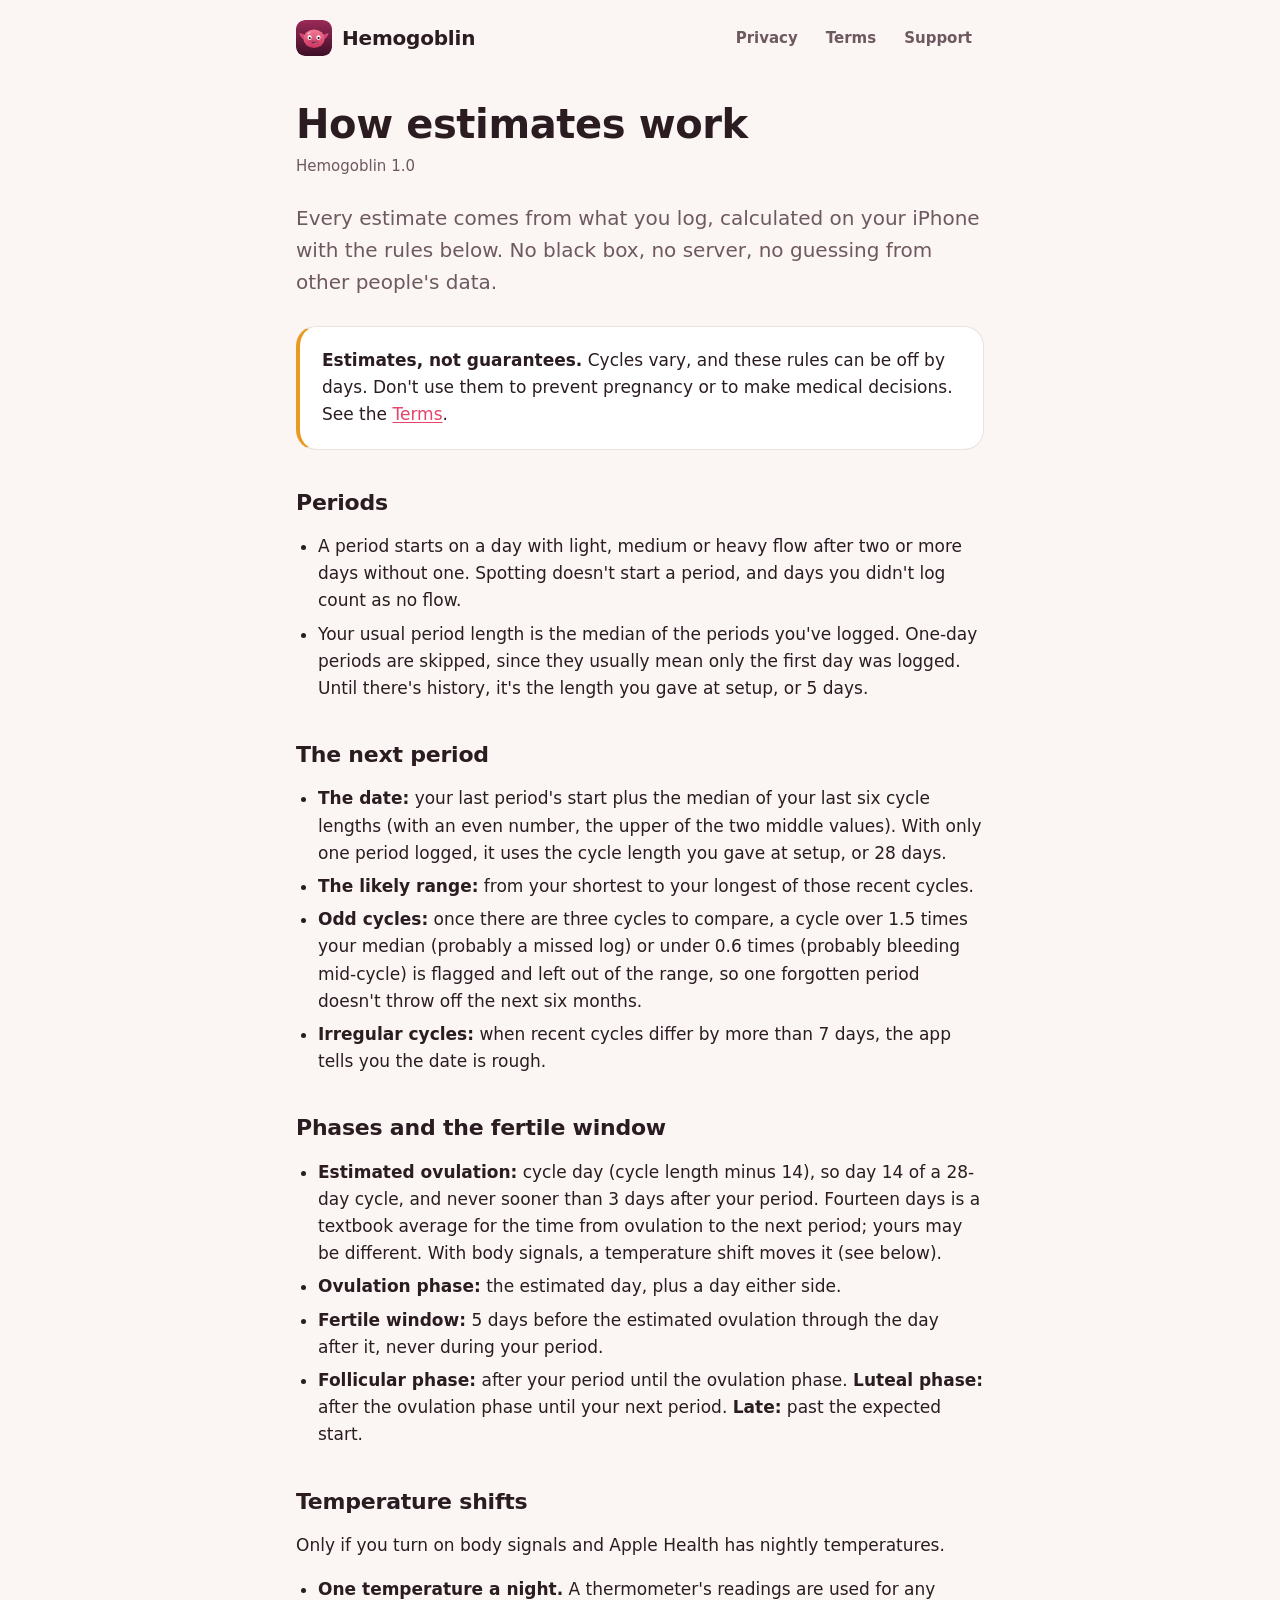
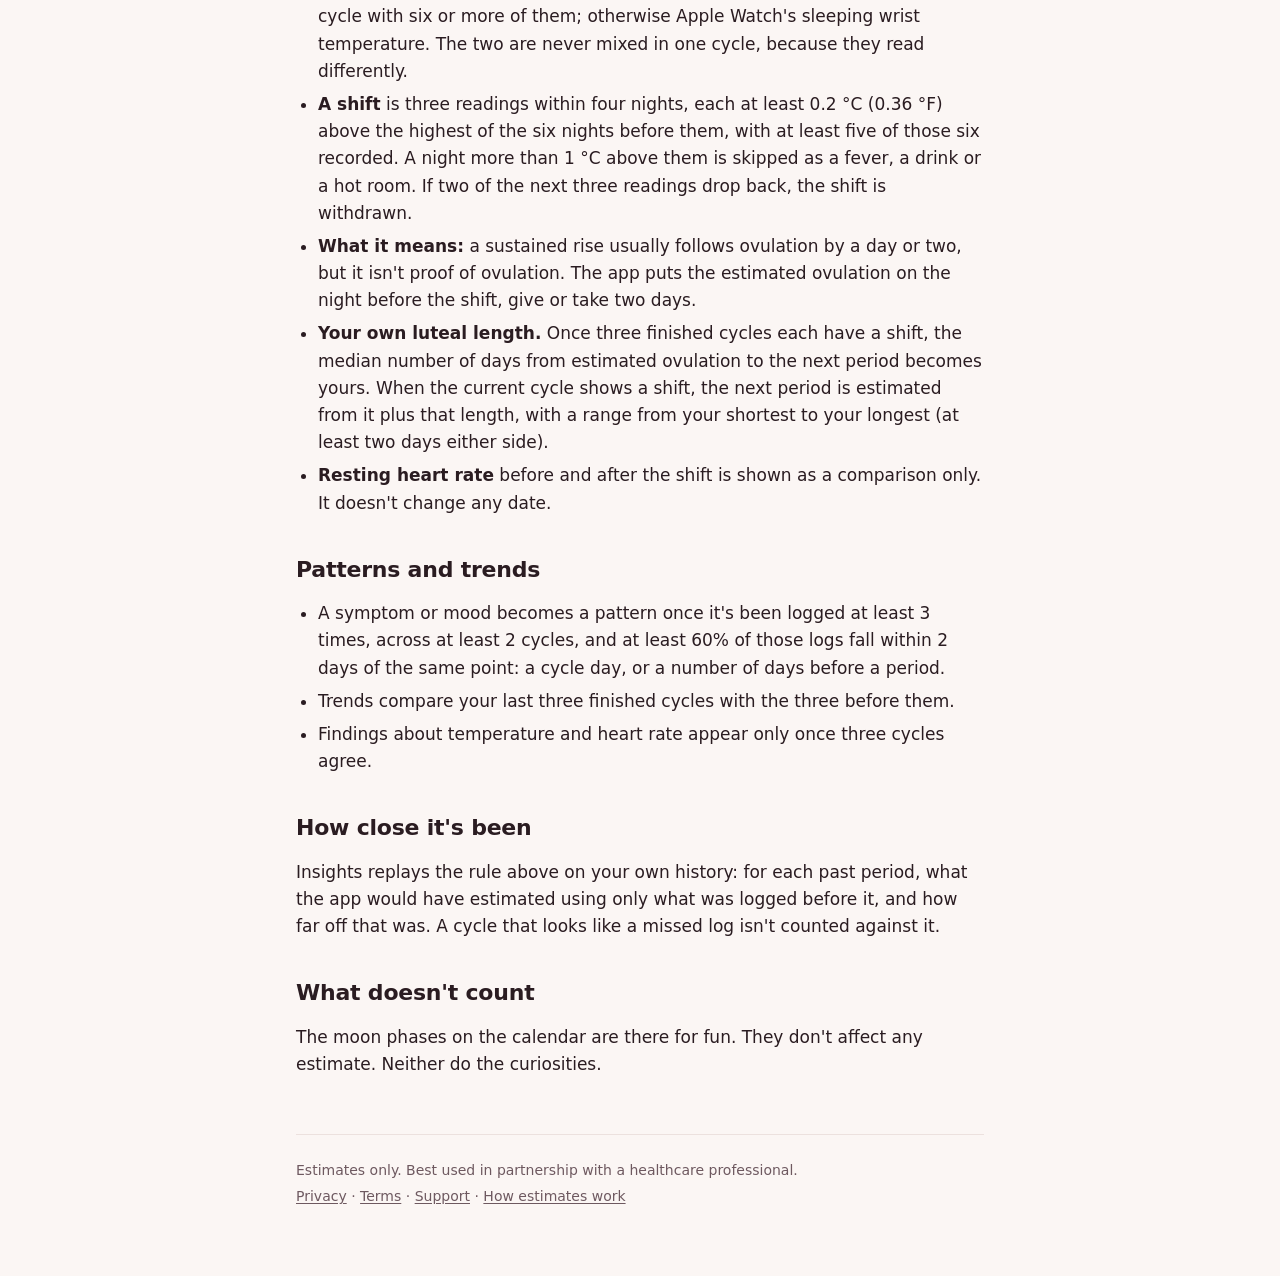
==== estimates/index.html @ 52c49956 "Privacy policy, terms, support and how estimates work Co-Authored-By: Claude Opus 5.5 <noreply@anthr" ====
<!doctype html>
<html lang="en">
<head>
<meta charset="utf-8">
<meta name="viewport" content="width=device-width, initial-scale=1">
<title>How Estimates Work · Hemogoblin</title>
<meta name="description" content="Exactly how Hemogoblin estimates periods, phases, the fertile window and temperature shifts.">
<link rel="icon" href="../icon.svg" type="image/svg+xml">
<link rel="stylesheet" href="../style.css">
</head>
<body>
<div class="page">
<header class="top">
  <a class="brand" href="../"><img src="../icon.svg" alt=""><span>Hemogoblin</span></a>
  <nav>
    <a href="../privacy/">Privacy</a>
    <a href="../terms/">Terms</a>
    <a href="../support/">Support</a>
  </nav>
</header>

<main>
<h1>How estimates work</h1>
<p class="meta">Hemogoblin 1.0</p>
<p class="lede">Every estimate comes from what you log, calculated on your iPhone with the rules below. No black box, no server, no guessing from other people's data.</p>

<div class="card warn">
  <p><strong>Estimates, not guarantees.</strong> Cycles vary, and these rules can be off by days. Don't use them to prevent pregnancy or to make medical decisions. See the <a href="../terms/">Terms</a>.</p>
</div>

<h2>Periods</h2>
<ul>
  <li>A period starts on a day with light, medium or heavy flow after two or more days without one. Spotting doesn't start a period, and days you didn't log count as no flow.</li>
  <li>Your usual period length is the median of the periods you've logged. One-day periods are skipped, since they usually mean only the first day was logged. Until there's history, it's the length you gave at setup, or 5 days.</li>
</ul>

<h2>The next period</h2>
<ul>
  <li><strong>The date:</strong> your last period's start plus the median of your last six cycle lengths (with an even number, the upper of the two middle values). With only one period logged, it uses the cycle length you gave at setup, or 28 days.</li>
  <li><strong>The likely range:</strong> from your shortest to your longest of those recent cycles.</li>
  <li><strong>Odd cycles:</strong> once there are three cycles to compare, a cycle over 1.5 times your median (probably a missed log) or under 0.6 times (probably bleeding mid-cycle) is flagged and left out of the range, so one forgotten period doesn't throw off the next six months.</li>
  <li><strong>Irregular cycles:</strong> when recent cycles differ by more than 7 days, the app tells you the date is rough.</li>
</ul>

<h2>Phases and the fertile window</h2>
<ul>
  <li><strong>Estimated ovulation:</strong> cycle day (cycle length minus 14), so day 14 of a 28-day cycle, and never sooner than 3 days after your period. Fourteen days is a textbook average for the time from ovulation to the next period; yours may be different. With body signals, a temperature shift moves it (see below).</li>
  <li><strong>Ovulation phase:</strong> the estimated day, plus a day either side.</li>
  <li><strong>Fertile window:</strong> 5 days before the estimated ovulation through the day after it, never during your period.</li>
  <li><strong>Follicular phase:</strong> after your period until the ovulation phase. <strong>Luteal phase:</strong> after the ovulation phase until your next period. <strong>Late:</strong> past the expected start.</li>
</ul>

<h2>Temperature shifts</h2>
<p>Only if you turn on body signals and Apple Health has nightly temperatures.</p>
<ul>
  <li><strong>One temperature a night.</strong> A thermometer's readings are used for any cycle with six or more of them; otherwise Apple Watch's sleeping wrist temperature. The two are never mixed in one cycle, because they read differently.</li>
  <li><strong>A shift</strong> is three readings within four nights, each at least 0.2 °C (0.36 °F) above the highest of the six nights before them, with at least five of those six recorded. A night more than 1 °C above them is skipped as a fever, a drink or a hot room. If two of the next three readings drop back, the shift is withdrawn.</li>
  <li><strong>What it means:</strong> a sustained rise usually follows ovulation by a day or two, but it isn't proof of ovulation. The app puts the estimated ovulation on the night before the shift, give or take two days.</li>
  <li><strong>Your own luteal length.</strong> Once three finished cycles each have a shift, the median number of days from estimated ovulation to the next period becomes yours. When the current cycle shows a shift, the next period is estimated from it plus that length, with a range from your shortest to your longest (at least two days either side).</li>
  <li><strong>Resting heart rate</strong> before and after the shift is shown as a comparison only. It doesn't change any date.</li>
</ul>

<h2>Patterns and trends</h2>
<ul>
  <li>A symptom or mood becomes a pattern once it's been logged at least 3 times, across at least 2 cycles, and at least 60% of those logs fall within 2 days of the same point: a cycle day, or a number of days before a period.</li>
  <li>Trends compare your last three finished cycles with the three before them.</li>
  <li>Findings about temperature and heart rate appear only once three cycles agree.</li>
</ul>

<h2>How close it's been</h2>
<p>Insights replays the rule above on your own history: for each past period, what the app would have estimated using only what was logged before it, and how far off that was. A cycle that looks like a missed log isn't counted against it.</p>

<h2>What doesn't count</h2>
<p>The moon phases on the calendar are there for fun. They don't affect any estimate. Neither do the curiosities.</p>
</main>

<footer>
  <p>Estimates only. Best used in partnership with a healthcare professional.</p>
  <p><a href="../privacy/">Privacy</a> · <a href="../terms/">Terms</a> · <a href="../support/">Support</a> · <a href="../estimates/">How estimates work</a></p>
</footer>
</div>
</body>
</html>
---- style.css ----
:root {
  --bg: #fbf6f4;
  --raised: #f3eae7;
  --card: #ffffff;
  --ink: #2a1c21;
  --ink-2: #6e5960;
  --mute: #a7939a;
  --line: #ece1de;
  --rose: #e5436a;
  --rose-soft: #fde4ea;
  --teal: #23a796;
  --lavender: #8a68dc;
  --gold: #e99a20;
  color-scheme: light dark;
}
@media (prefers-color-scheme: dark) {
  :root {
    --bg: #141013;
    --raised: #1c1619;
    --card: #211a1e;
    --ink: #f7eef1;
    --ink-2: #c8b4bb;
    --mute: #8c7980;
    --line: #34292e;
    --rose: #ff5f84;
    --rose-soft: #3b1b26;
    --teal: #3cc7b4;
    --lavender: #a98cf0;
    --gold: #f5b04a;
  }
}

* { box-sizing: border-box; }
html { -webkit-text-size-adjust: 100%; }
body {
  margin: 0;
  background: var(--bg);
  color: var(--ink);
  font: 17px/1.6 -apple-system, BlinkMacSystemFont, "Segoe UI", system-ui, sans-serif;
  -webkit-font-smoothing: antialiased;
}
.page { max-width: 720px; margin: 0 auto; padding: 0 16px 64px; }

header.top {
  display: flex; align-items: center; justify-content: space-between; gap: 12px;
  flex-wrap: wrap; padding: 20px 0 8px;
}
.brand { display: flex; align-items: center; gap: 10px; color: inherit; text-decoration: none; }
.brand img { width: 36px; height: 36px; border-radius: 9px; }
.brand span { font: 700 20px/1 ui-rounded, -apple-system, system-ui, sans-serif; letter-spacing: -0.01em; }
nav { display: flex; gap: 4px; flex-wrap: wrap; }
nav a {
  color: var(--ink-2); text-decoration: none; font-weight: 600; font-size: 15px;
  padding: 6px 12px; border-radius: 999px;
}
nav a:hover { background: var(--raised); color: var(--ink); }
nav a[aria-current="page"] { background: var(--rose-soft); color: var(--rose); }

h1, h2, h3 { font-family: ui-rounded, -apple-system, system-ui, sans-serif; line-height: 1.2; letter-spacing: -0.01em; }
h1 { font-size: clamp(30px, 6vw, 40px); margin: 36px 0 6px; }
h2 { font-size: 22px; margin: 40px 0 8px; }
h3 { font-size: 18px; margin: 28px 0 4px; }
p, li { color: var(--ink); }
.meta { color: var(--ink-2); font-size: 15px; margin: 0 0 24px; }
a { color: var(--rose); text-underline-offset: 2px; }
ul { padding-left: 22px; }
li { margin: 6px 0; }
strong { font-weight: 650; }

.card {
  background: var(--card); border: 1px solid var(--line); border-radius: 20px;
  padding: 20px 22px; margin: 20px 0;
}
.card > :first-child { margin-top: 0; }
.card > :last-child { margin-bottom: 0; }
.card.short { border-left: 4px solid var(--teal); }
.card.warn { border-left: 4px solid var(--gold); }

.lede { font-size: 20px; color: var(--ink-2); margin: 0 0 28px; }
.hero { text-align: center; padding: 48px 0 16px; }
.hero img { width: 112px; height: 112px; border-radius: 26px; box-shadow: 0 10px 30px rgba(110, 28, 66, 0.25); }
.hero h1 { margin-top: 20px; }
.tiles { display: grid; grid-template-columns: repeat(auto-fit, minmax(190px, 1fr)); gap: 12px; margin: 28px 0; }
.tile {
  display: block; background: var(--card); border: 1px solid var(--line); border-radius: 18px;
  padding: 16px 18px; color: inherit; text-decoration: none;
}
.tile:hover { border-color: var(--rose); }
.tile b { display: block; font: 700 17px/1.3 ui-rounded, -apple-system, system-ui, sans-serif; }
.tile span { color: var(--ink-2); font-size: 15px; }

details { border-top: 1px solid var(--line); padding: 4px 0; }
details:last-of-type { border-bottom: 1px solid var(--line); }
summary {
  cursor: pointer; list-style: none; font-weight: 650; padding: 12px 28px 12px 0; position: relative;
}
summary::-webkit-details-marker { display: none; }
summary::after {
  content: "+"; position: absolute; right: 4px; top: 10px; color: var(--ink-2); font-size: 20px; font-weight: 400;
}
details[open] summary::after { content: "\2212"; }
details > :not(summary) { margin-top: 0; }

.contact {
  display: inline-block; background: var(--rose); color: #fff; text-decoration: none; font-weight: 650;
  padding: 10px 18px; border-radius: 999px; margin: 4px 0 8px; overflow-wrap: anywhere;
}

footer {
  border-top: 1px solid var(--line); margin-top: 56px; padding-top: 20px;
  color: var(--ink-2); font-size: 14px;
}
footer p { color: var(--ink-2); margin: 4px 0; }
footer a { color: var(--ink-2); }
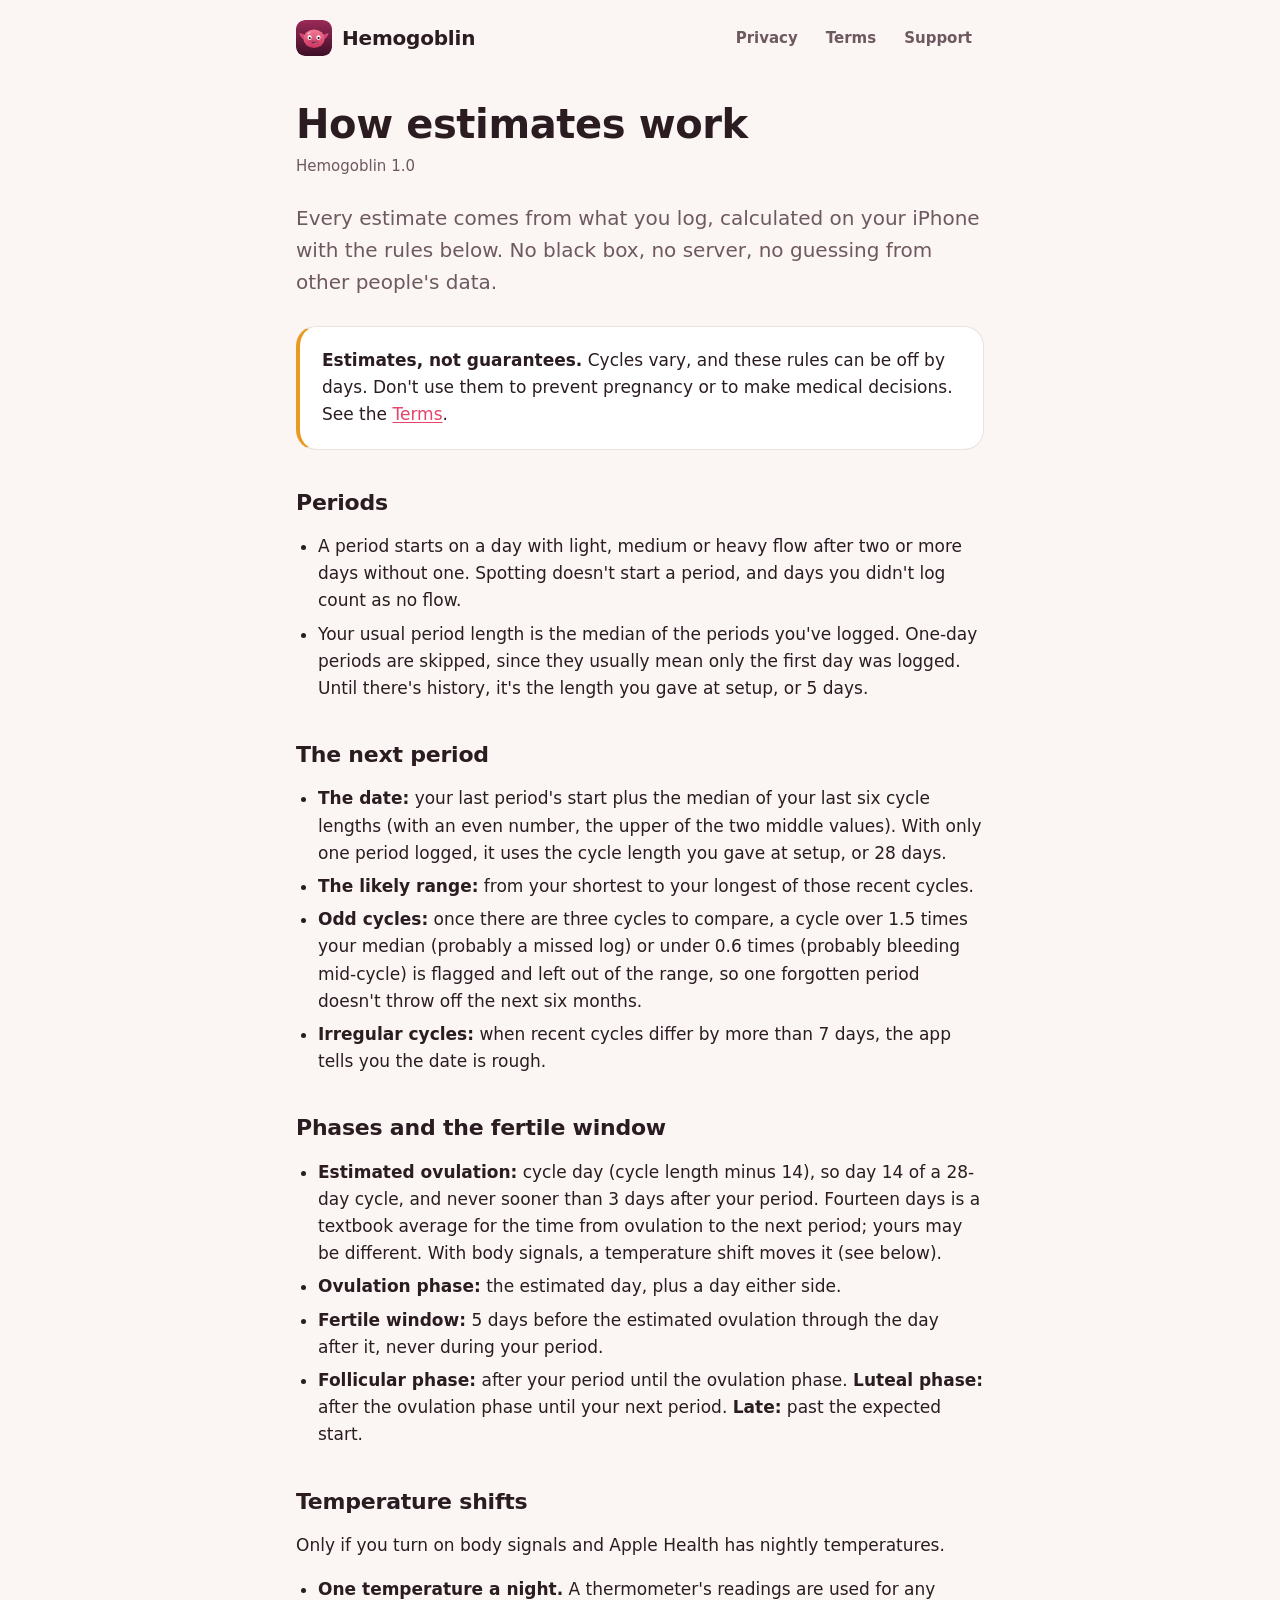
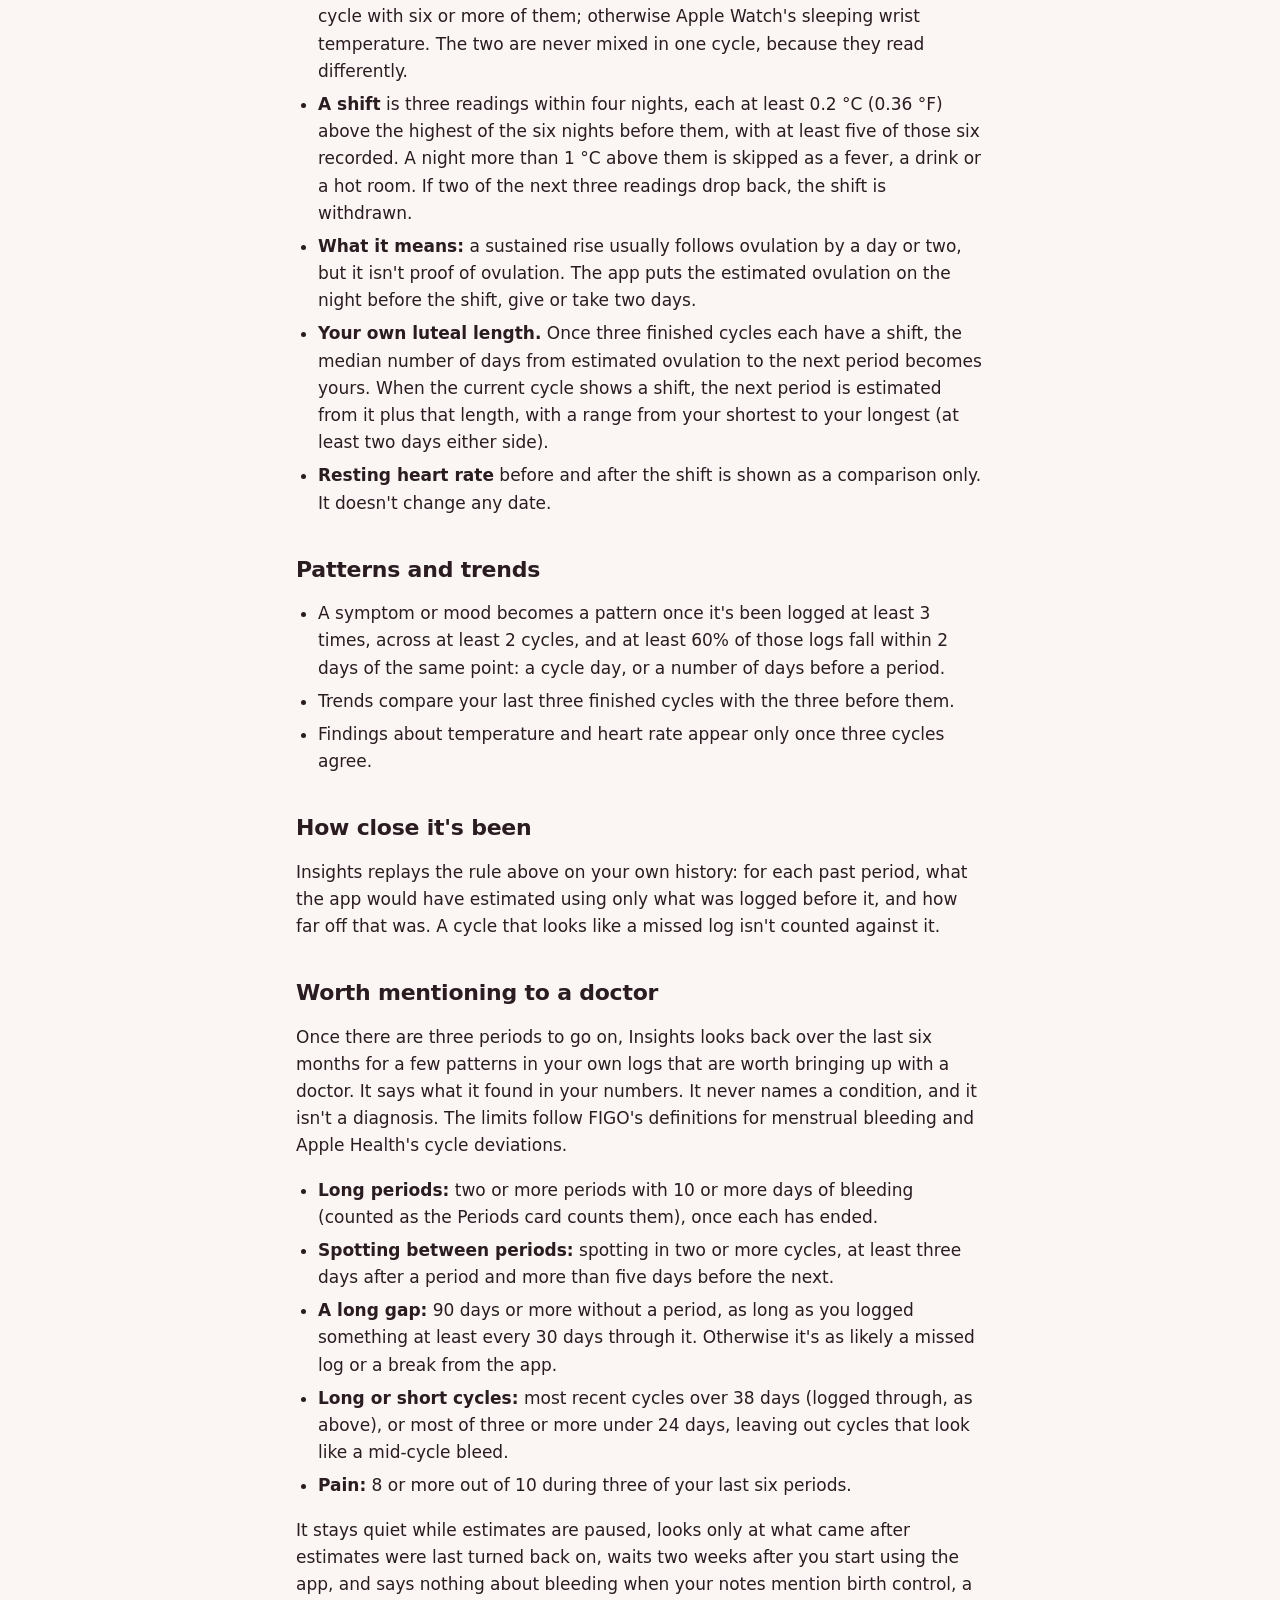
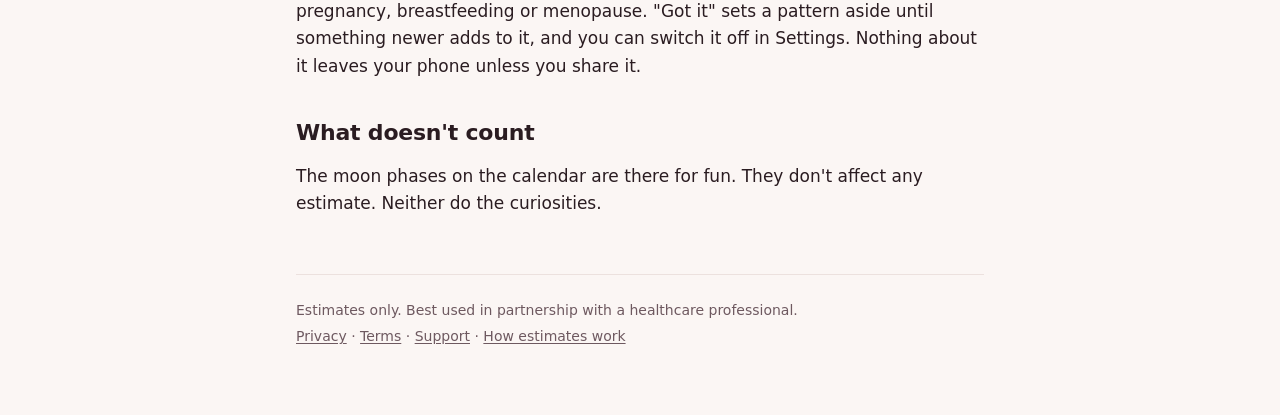
==== commit dec2e5e9: "How estimates work: what 'worth mentioning to a doctor' looks for" ====
--- a/estimates/index.html
+++ b/estimates/index.html
@@ -70,6 +70,17 @@
 <h2>How close it's been</h2>
 <p>Insights replays the rule above on your own history: for each past period, what the app would have estimated using only what was logged before it, and how far off that was. A cycle that looks like a missed log isn't counted against it.</p>
 
+<h2>Worth mentioning to a doctor</h2>
+<p>Once there are three periods to go on, Insights looks back over the last six months for a few patterns in your own logs that are worth bringing up with a doctor. It says what it found in your numbers. It never names a condition, and it isn't a diagnosis. The limits follow FIGO's definitions for menstrual bleeding and Apple Health's cycle deviations.</p>
+<ul>
+  <li><strong>Long periods:</strong> two or more periods with 10 or more days of bleeding (counted as the Periods card counts them), once each has ended.</li>
+  <li><strong>Spotting between periods:</strong> spotting in two or more cycles, at least three days after a period and more than five days before the next.</li>
+  <li><strong>A long gap:</strong> 90 days or more without a period, as long as you logged something at least every 30 days through it. Otherwise it's as likely a missed log or a break from the app.</li>
+  <li><strong>Long or short cycles:</strong> most recent cycles over 38 days (logged through, as above), or most of three or more under 24 days, leaving out cycles that look like a mid-cycle bleed.</li>
+  <li><strong>Pain:</strong> 8 or more out of 10 during three of your last six periods.</li>
+</ul>
+<p>It stays quiet while estimates are paused, looks only at what came after estimates were last turned back on, waits two weeks after you start using the app, and says nothing about bleeding when your notes mention birth control, a pregnancy, breastfeeding or menopause. "Got it" sets a pattern aside until something newer adds to it, and you can switch it off in Settings. Nothing about it leaves your phone unless you share it.</p>
+
 <h2>What doesn't count</h2>
 <p>The moon phases on the calendar are there for fun. They don't affect any estimate. Neither do the curiosities.</p>
 </main>
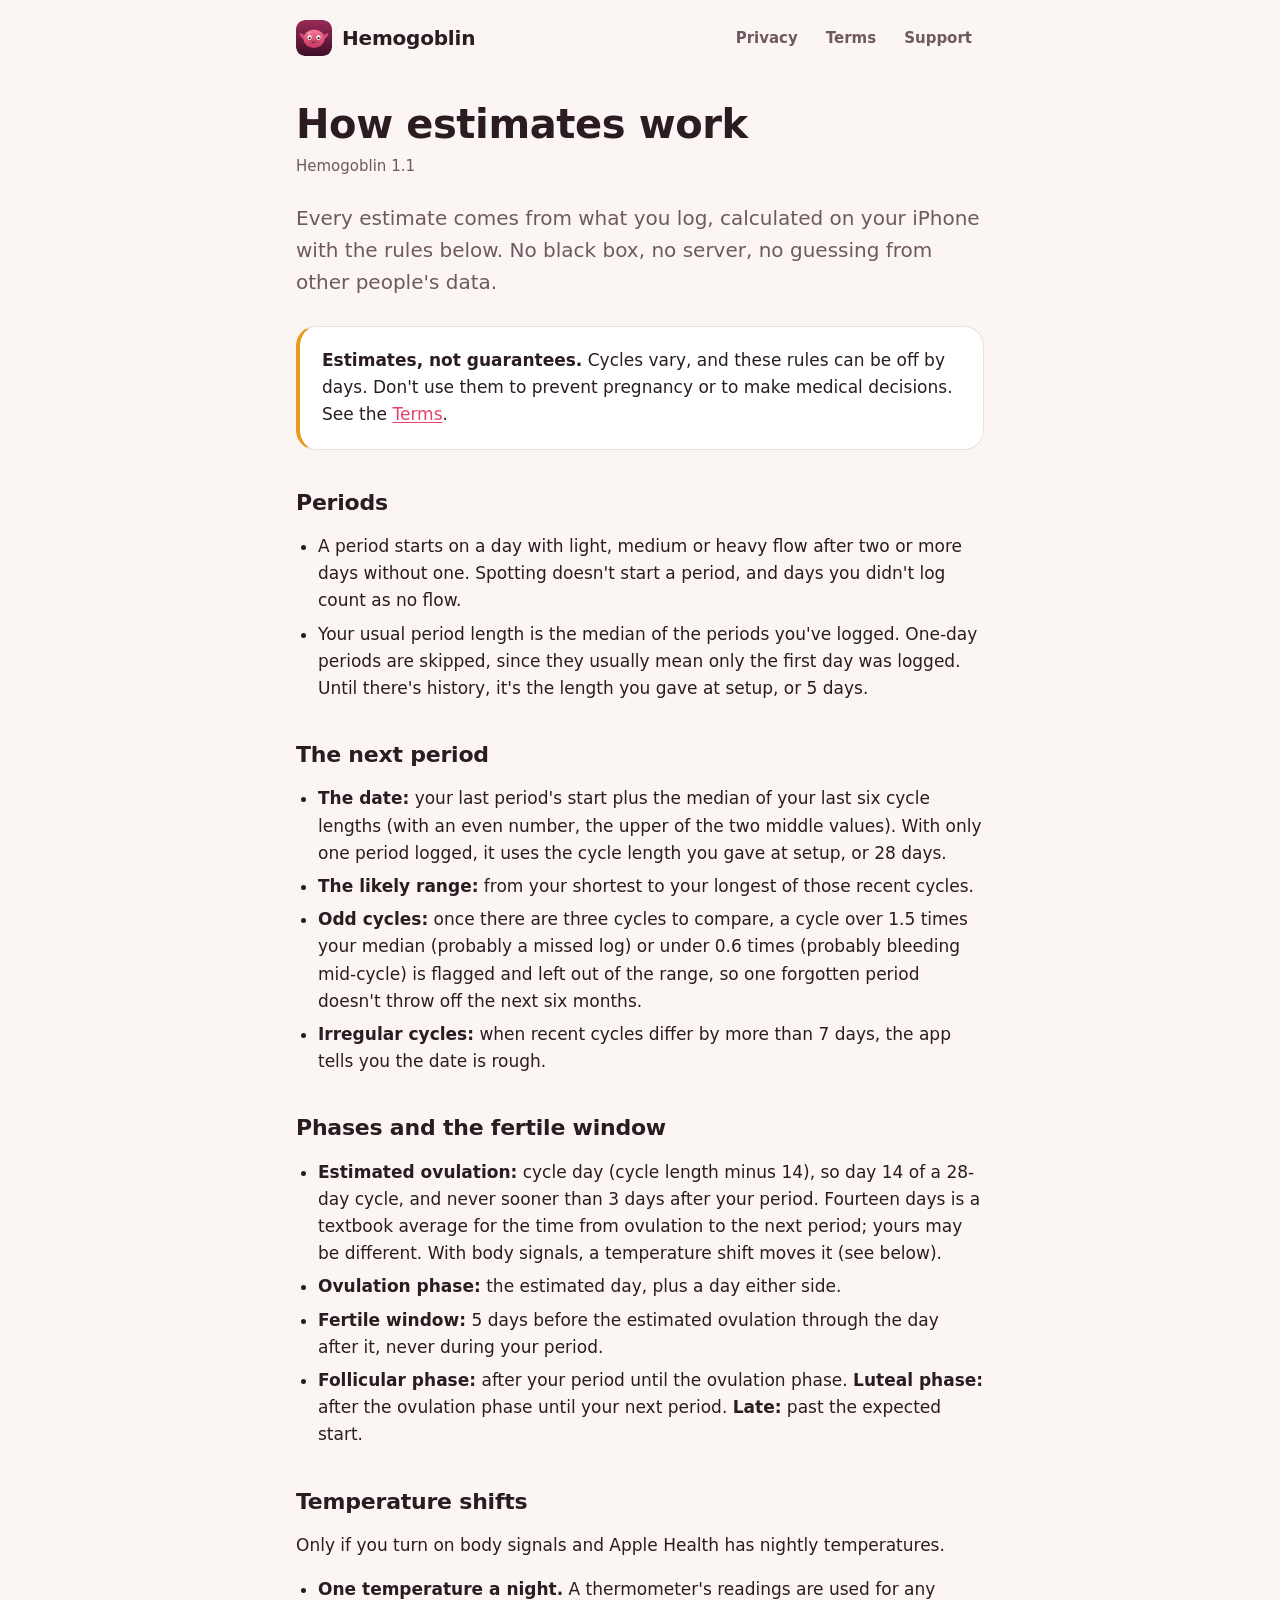
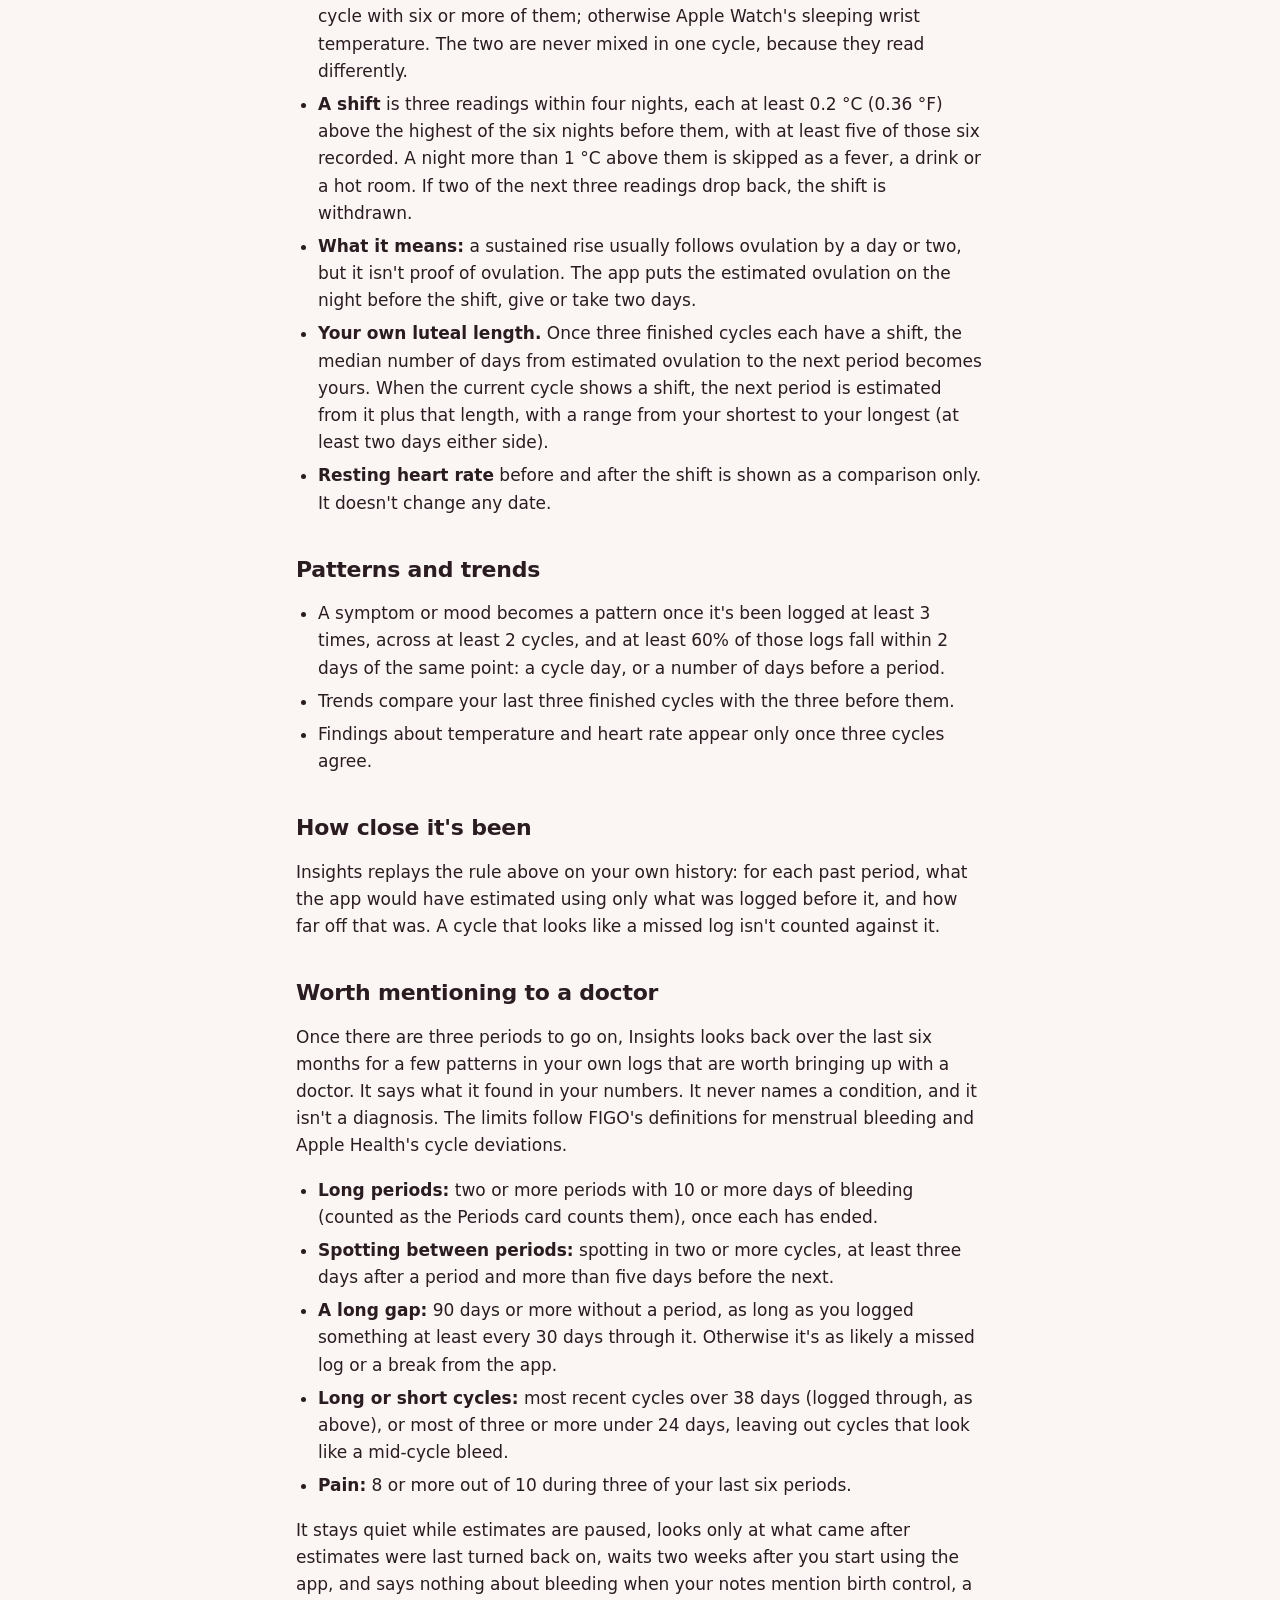
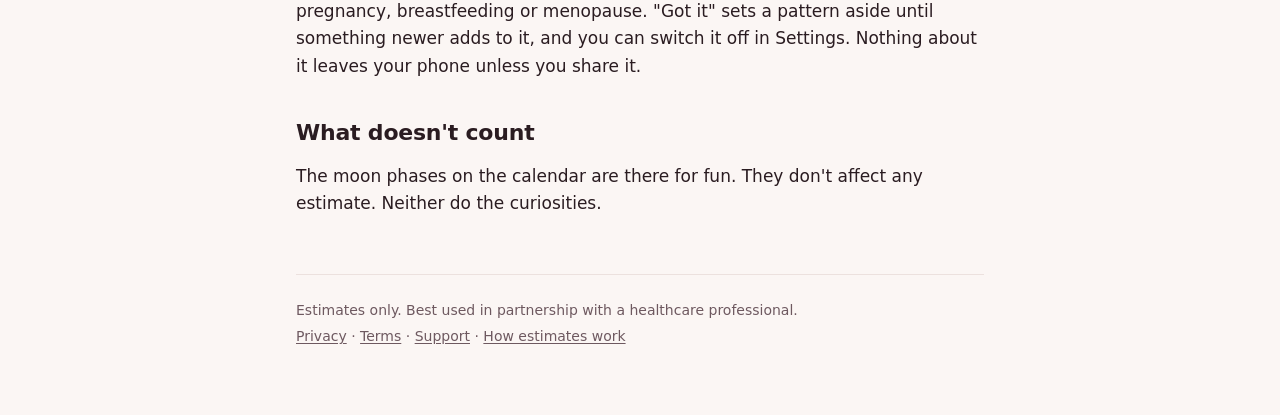
==== commit a2309d33: "Estimates page: Hemogoblin 1.1; ignore .DS_Store" ====
--- a/estimates/index.html
+++ b/estimates/index.html
@@ -21,7 +21,7 @@
 
 <main>
 <h1>How estimates work</h1>
-<p class="meta">Hemogoblin 1.0</p>
+<p class="meta">Hemogoblin 1.1</p>
 <p class="lede">Every estimate comes from what you log, calculated on your iPhone with the rules below. No black box, no server, no guessing from other people's data.</p>
 
 <div class="card warn">
